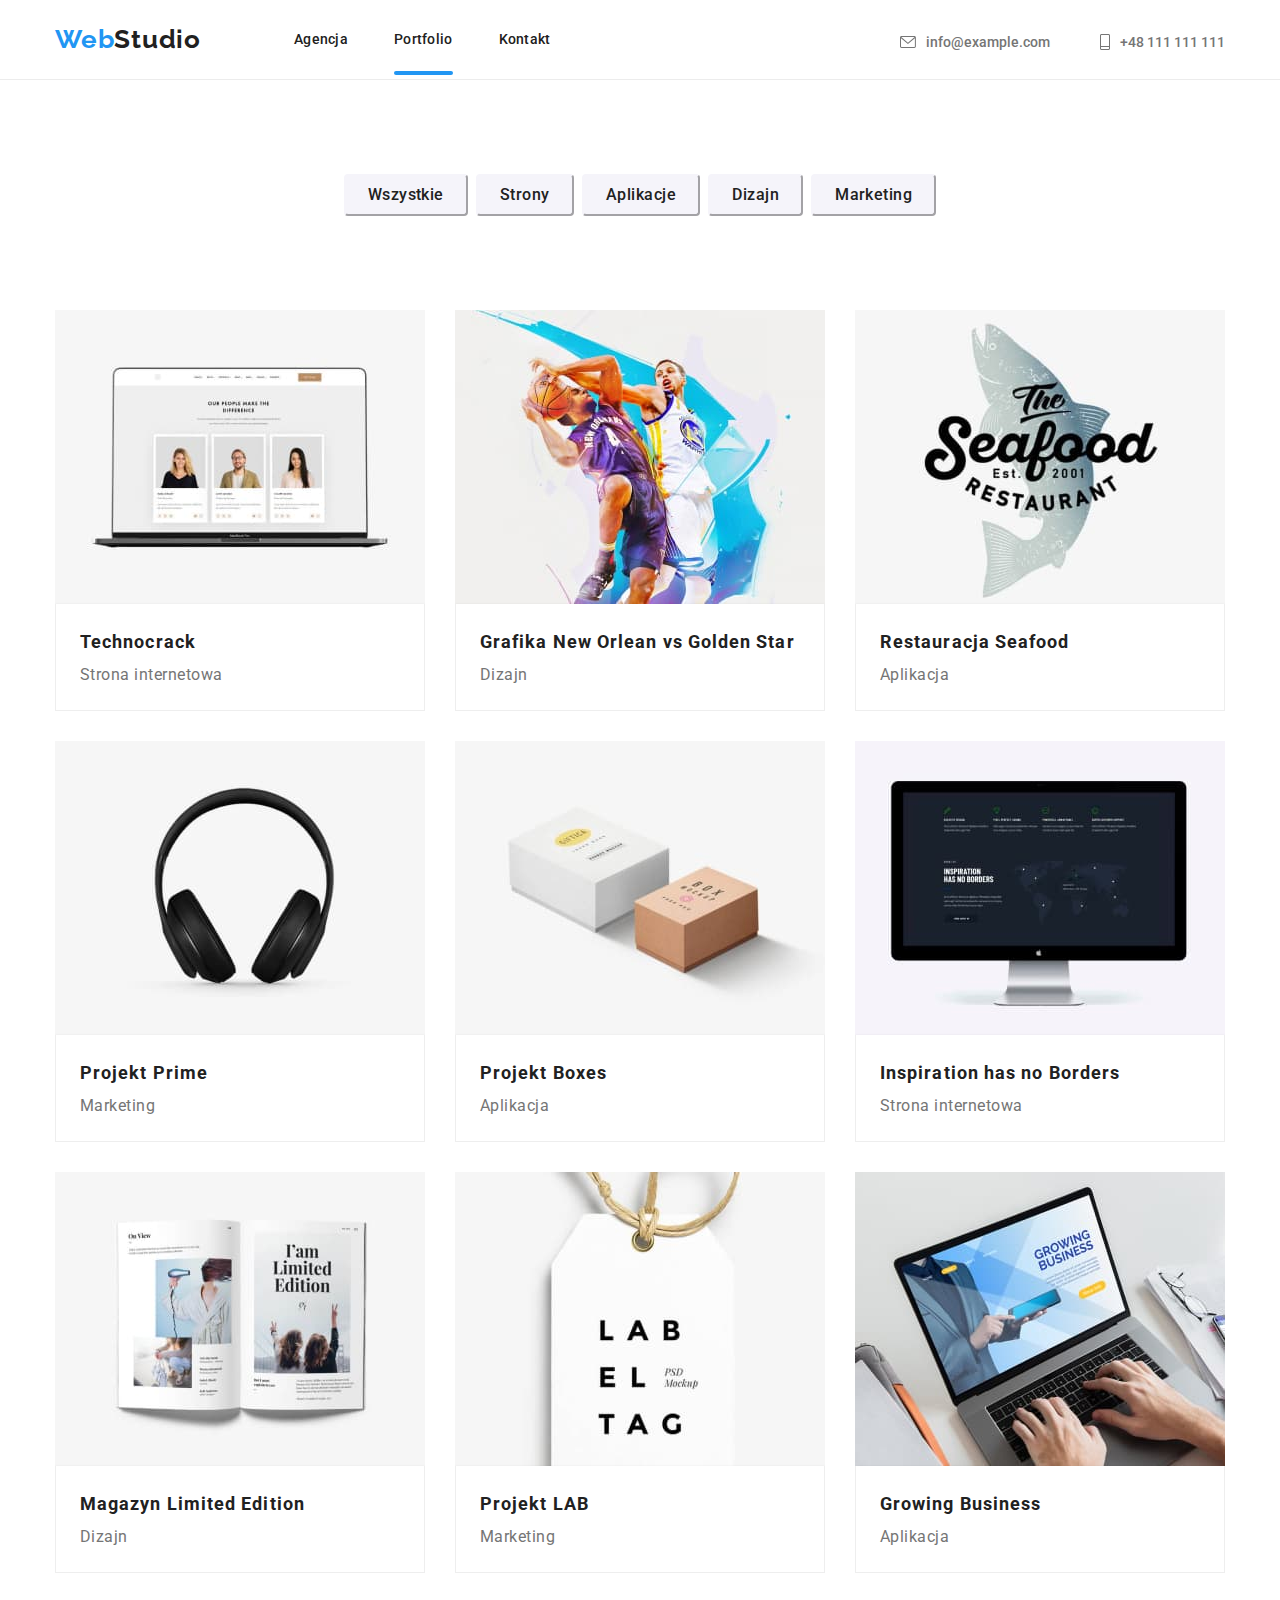
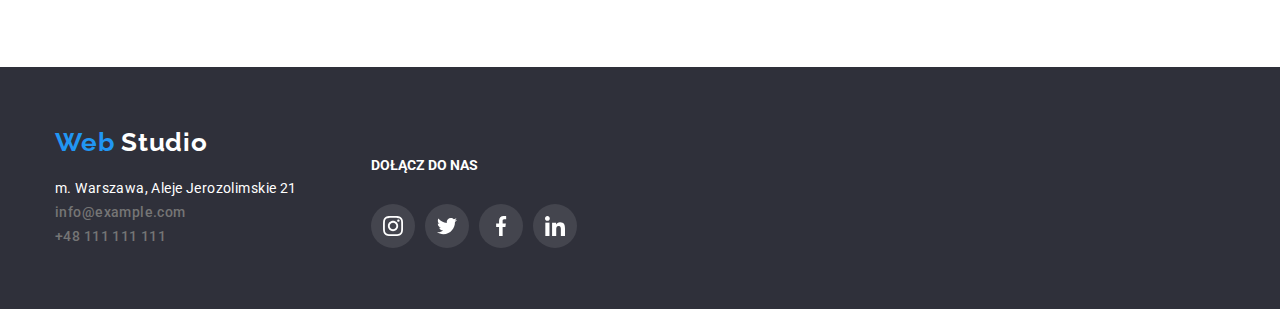
==== portfolio.html @ 4b8a2b3c "Base to homework#6" ====
<!DOCTYPE html>
<html lang="pl">
  <head>
    <meta charset="UTF-8" />
    <meta http-equiv="X-UA-Compatible" content="IE=edge" />
    <meta name="viewport" content="width=device-width, initial-scale=1.0" />
    <title>Portfolio</title>
    <link rel="preconnect" href="https://fonts.googleapis.com" />
    <link rel="preconnect" href="https://fonts.gstatic.com" crossorigin />
    <link
      href="https://fonts.googleapis.com/css2?family=Raleway:wght@700&family=Roboto:wght@400;500;700;900&display=swap"
      rel="stylesheet"
    />
    <link
      rel="stylesheet"
      href="https://cdnjs.cloudflare.com/ajax/libs/modern-normalize/1.1.0/modern-normalize.min.css"
    />
    <link rel="stylesheet" href="./css/styles.css" />
  </head>
  <body>
    <header>
      <div class="container">
      <div class="menu-nav">
        <nav>
        <a href="./index.html" class="logo"
          >Web<span class="logo-1">Studio</span></a
        >
          <div>
            <ul class="header-link hl1">
              <li>
                <a href="./index.html" class="menu-nav-link">Agencja</a>
              </li>
              <li>
                <a href="./portfolio.html" class="menu-nav-link underline">Portfolio</a>
              </li>
              <li><a href="/" class="menu-nav-link">Kontakt</a></li>
            </ul>
          </div>
        </nav>
        <ul class="header-link hl2">
          <li>
            <a href="info@example.com" class="link envelope"><svg class="header-svg" width="16px" height="12px">
              <use xlink:href="./images/icons.svg#icon-envelope"></use>
            </svg>info@example.com</a>
          </li>
          <li>
            <a href="tel:+48111111111" class="link smartphone"><svg class="header-svg" width="10px" height="16px">
              <use xlink:href="./images/icons.svg#icon-smartphone"></use>
            </svg>+48 111 111 111</a>
          </li>
        </ul>
       </div>
    </header>
    <div class="container">
      <ul class="ul-button">
        <li>
          <button class="portfolio-button" type="button">Wszystkie</button>
        </li>
        <li>
          <button class="portfolio-button" type="button">Strony</button>
        </li>
        <li>
          <button class="portfolio-button" type="button">Aplikacje</button>
        </li>
        <li>
          <button class="portfolio-button" type="button">Dizajn</button>
        </li>
        <li>
          <button class="portfolio-button" type="button">Marketing</button>
        </li>
      </ul>
    </div>
    <section class="section">
      <div class="container">
        <ul class="ul-main-portfolio">
          <li class="li-main-portfolio">
            <div class="portfolio-overlay">
            <img class="portfolio-img"
              src="./images/Technocrack.jpg"
              alt="Strona internetowa Technocrack"
              width="370"
              height="294"
            />
            <div class="overlay"><p>Technocrack jest popularną platformą wykorzystywaną do rozpowszechniania koronawirusa. Firmy wykorzystują tę platformę do celów szpiegowskich i ataków na niezabezpieczone serwery konkurencji</p></div>
            </div>
            <div class="border-main-portfolio">
              <h3 class="portfolio-h3">Technocrack</h3>
              <p class="portfolio-p">Strona internetowa</p>
            </div>          
          </li>
          <li class="li-main-portfolio">
            <div class="portfolio-overlay">
            <img class="portfolio-img"
              src="./images/GrafikaNewOrleavsGoldenStar.jpg"
              alt="Grafika zespołów New Orlean vs Golden Star"
              width="370"
              height="294"
            />
            <div class="overlay"><p>Technocrack jest popularną platformą wykorzystywaną do rozpowszechniania koronawirusa. Firmy wykorzystują tę platformę do celów szpiegowskich i ataków na niezabezpieczone serwery konkurencji</p></div> 
            </div>
            <div class="border-main-portfolio">
              <h3 class="portfolio-h3">Grafika New Orlean vs Golden Star</h3>
              <p class="portfolio-p">Dizajn</p>
            </div>
          </li>
          <li class="li-main-portfolio">
            <div class="portfolio-overlay">
            <img class="portfolio-img"
              src="./images/RestauracjaSeafood.jpg"
              alt="Aplikacja Restauracji Seafood"
              width="370"
              height="294"
            />
            <div class="overlay"><p>Technocrack jest popularną platformą wykorzystywaną do rozpowszechniania koronawirusa. Firmy wykorzystują tę platformę do celów szpiegowskich i ataków na niezabezpieczone serwery konkurencji</p></div> 
            </div>
            <div class="border-main-portfolio">
              <h3 class="portfolio-h3">Restauracja Seafood</h3>
              <p class="portfolio-p">Aplikacja</p>
            </div>
          </li>
          <li class="li-main-portfolio">
            <div class="portfolio-overlay">
            <img class="portfolio-img"
              src="./images/ProjektPrime.jpg"
              alt="Słuchawki nauszne"
              width="370"
              height="294"
            />
            <div class="overlay"><p>Technocrack jest popularną platformą wykorzystywaną do rozpowszechniania koronawirusa. Firmy wykorzystują tę platformę do celów szpiegowskich i ataków na niezabezpieczone serwery konkurencji</p></div> 
            </div>
            <div class="border-main-portfolio">
              <h3 class="portfolio-h3">Projekt Prime</h3>
              <p class="portfolio-p">Marketing</p>
            </div>
          </li>
          <li class="li-main-portfolio">
            <div class="portfolio-overlay">
            <img class="portfolio-img"
              src="./images/ProjektBoxes.jpg"
              alt="Dwa kartoniki"
              width="370"
              height="294"
            />
            <div class="overlay"><p>Technocrack jest popularną platformą wykorzystywaną do rozpowszechniania koronawirusa. Firmy wykorzystują tę platformę do celów szpiegowskich i ataków na niezabezpieczone serwery konkurencji</p></div> 
            </div>
            <div class="border-main-portfolio">
              <h3 class="portfolio-h3">Projekt Boxes</h3>
              <p class="portfolio-p">Aplikacja</p>
            </div>
          </li>
          <li class="li-main-portfolio">
            <div class="portfolio-overlay">
            <img class="portfolio-img"
              src="./images/InspirationhasnoBorders.jpg"
              alt="Strona internetowa Inspiration has no Borders"
              width="370"
              height="294"
            />
            <div class="overlay"><p>Technocrack jest popularną platformą wykorzystywaną do rozpowszechniania koronawirusa. Firmy wykorzystują tę platformę do celów szpiegowskich i ataków na niezabezpieczone serwery konkurencji</p></div> 
            </div>
            <div class="border-main-portfolio">
              <h3 class="portfolio-h3">Inspiration has no Borders</h3>
              <p class="portfolio-p">Strona internetowa</p>
            </div>
          </li>
          <li class="li-main-portfolio">
            <div class="portfolio-overlay">
            <img class="portfolio-img"
              src="./images/MagazynLimitedEdition.jpg"
              alt="Wnetrze Magazynu Limited Edition"
              width="370"
              height="294"
            />
            <div class="overlay"><p>Technocrack jest popularną platformą wykorzystywaną do rozpowszechniania koronawirusa. Firmy wykorzystują tę platformę do celów szpiegowskich i ataków na niezabezpieczone serwery konkurencji</p></div> 
            </div>
            <div class="border-main-portfolio">
              <h3 class="portfolio-h3">Magazyn Limited Edition</h3>
              <p class="portfolio-p">Dizajn</p>
            </div>
          </li>
          <li class="li-main-portfolio">
            <div class="portfolio-overlay">
            <img class="portfolio-img"
              src="./images/ProjektLAB.jpg"
              alt="Zawieszka LABEL TAG"
              width="370"
              height="294"
            />
            <div class="overlay"><p>Technocrack jest popularną platformą wykorzystywaną do rozpowszechniania koronawirusa. Firmy wykorzystują tę platformę do celów szpiegowskich i ataków na niezabezpieczone serwery konkurencji</p></div> 
            </div>
            <div class="border-main-portfolio">
              <h3 class="portfolio-h3">Projekt LAB</h3>
              <p class="portfolio-p">Marketing</p>
            </div>
          </li>
          <li class="li-main-portfolio">
            <div class="portfolio-overlay">
            <img class="portfolio-img"
              src="./images/GrowingBusiness.jpg"
              alt="Aplikacja Growing Business"
              width="370"
              height="294"
            />
            <div class="overlay">
              <p>Technocrack jest popularną platformą wykorzystywaną do rozpowszechniania koronawirusa. Firmy wykorzystują tę platformę do celów szpiegowskich i ataków na niezabezpieczone serwery konkurencji</p>
            </div> 
            </div>
            <div class="border-main-portfolio">
              <h3 class="portfolio-h3">Growing Business</h3>
              <p class="portfolio-p">Aplikacja</p>
            </div>
          </li>
        </ul>
      </div>
    </section>
    <footer>
      <div class="footer">
        <div class="container">
          <div class="footer-display">
            <div>
            <div class="footer-logo">
              <a href="./index.html" class="logo"
                >Web<span class="logo-2"> Studio</span></a
              >
            </div>
            <div>
              <address class="address">
                m. Warszawa, Aleje Jerozolimskie 21<br />
                <ul>
                  <li>
                    <a href="info@example.com" class="link">info@example.com</a>
                  </li>
                  <li>
                    <a href="tel:+48111111111" class="link">+48 111 111 111</a>
                  </li>
                </ul>
              </address>
            </div>
          </div>
          <div class="footer-socials">
            <h3 class="h3 logo-2">Dołącz do nas</h3>
            <div class="we-svg footer-sm">
                    <div class="svg-circle footer-svg">
                  <svg width="20px" height="20px">
                <use xlink:href="./images/icons.svg#icon-instagram-2"></use>
              </svg></div>
               <div class="svg-circle footer-svg">
                  <svg width="20px" height="20px">
                <use xlink:href="./images/icons.svg#icon-twitter-1"></use>
              </svg></div>
               <div class="svg-circle footer-svg">
                  <svg width="20px" height="20px">
                <use xlink:href="./images/icons.svg#icon-facebook-1"></use>
              </svg></div>
               <div class="svg-circle footer-svg">
                  <svg width="20px" height="20px">
                <use xlink:href="./images/icons.svg#icon-linkedin-1"></use>
              </svg></div>
                  </div>
                  </div>
          </div>
        </div>
      </div>
    </footer>
    <script src="./js/modal.js"></script>
  </body>
</html>
---- css/styles.css ----
:root {
  --main-color: #212121;
  --accent-color: #2196f3;
  --less-i-tex: #757575;
  --background: #ffffff;
  --portfolio-button: #f5f4fa;
  --our-clients: #afb1b8;
  --footer-color: #2f303a;
}

* {
  margin: 0;
  padding: 0;
}

body {
  font-family: "Roboto", sans-serif;
  color: var(--main-color);
  background: var(--background);
}

.container {
  box-sizing: border-box;
  max-width: 1200px;
  padding: 0 15px;
  display: flex;
  width: 100%;
  margin: 0 auto;
}

.section {
  padding-top: 94px;
  padding-bottom: 94px;
}

header {
  padding-top: 24px;
  padding-bottom: 25px;
  border-bottom: 1px solid #ececec;
}

.menu-nav {
  width: 100%;
  display: flex;
  justify-content: space-between;
  align-items: center;
}

nav {
  display: flex;
  align-items: center;
}

.header-link {
  display: flex;
  align-items: center;
  padding: 0;
  flex-grow: 0;
}

.hl1 {
  gap: 46px;
  flex-grow: 3;
  justify-content: flex-start;
}

.hl2 {
  gap: 50px;
  flex-grow: 0;
  justify-content: flex-end;
}

.header-svg {
  margin-right: 10px;
}

.envelope,
.smartphone {
  fill: var(--less-i-tex);
  display: inline-flex;
  justify-content: center;
  align-items: center;
}

.envelope::before,
.smartphone::before {
  fill: var(--less-i-tex);
  content: "";
}

.envelope:hover,
.smartphone:hover,
.envelope:focus,
.smartphone:focus {
  stroke: var(--accent-color);
}

.menu-nav-link {
  text-decoration: none;
  color: var(--main-color);
  font-size: 14px;
  line-height: 1.17;
  font-weight: 500;
  letter-spacing: 0.02em;
  transition-duration: 250ms;
  transition-timing-function: cubic-bezier(0.4, 0, 0.2, 1);
}

.menu-nav-link:hover,
.menu-nav-link:focus {
  color: var(--accent-color);
}

.underline {
  position: relative;
}

.underline::after {
  content: "";
  position: absolute;
  width: 100%;
  height: 4px;
  border-radius: 2px;
  background-color: var(--accent-color);
  bottom: -28px;
  left: 0;
}

ul {
  list-style-type: none;
}

.section-1 {
  padding: 200px 0;
  background-image: linear-gradient(
    to bottom,
    var(--background),
    var(--our-clients)
  );
  background-image: url(../images/ImgHeader.jpg);
  max-width: 1600px;
  margin: auto;
}

.h1-button {
  width: 100%;
  display: flex;
  justify-content: center;
  align-items: center;
  flex-direction: column;
  text-align: center;
}

.h1 {
  font-weight: 900;
  font-size: 44px;
  line-height: 1.36;
  letter-spacing: 0.06em;
  font-family: inherit;
  text-transform: uppercase;
  color: var(--background);
  margin: 0;
  padding-bottom: 30px;
  max-width: 696px;
}

.button {
  background: var(--accent-color);
  color: var(--background);
  font-family: "Roboto", sans-serif;
  font-weight: 700;
  font-size: 16px;
  line-height: 1.86;
  cursor: pointer;
  letter-spacing: 0.06em;
  border: 0;
  padding: 10px 41px 10px 42px;
  transition-duration: 250ms;
  transition-timing-function: cubic-bezier(0.4, 0, 0.2, 1);
}

.button:hover,
.button:focus {
  color: var(--accent-color);
}

.link {
  color: var(--less-i-tex);
  text-decoration: none;
  font-size: 14px;
  line-height: 1.17;
  font-weight: 500;
  transition-duration: 250ms;
  transition-timing-function: cubic-bezier(0.4, 0, 0.2, 1);
}

.link:hover,
.link:focus {
  color: var(--accent-color);
}

.link:visited {
  color: var(--less-i-tex);
}

.hide {
  display: none;
}

.section-2 {
  display: flex;
  flex-direction: row;
  justify-content: space-evenly;
}

.ul-display-1 {
  display: flex;
  gap: 30px;
  padding: 0;
  margin: 0;
}

.li-display {
  flex-basis: calc((100% - 20px) / 4);
  padding: 0;
}

.lorem-svg {
  padding-top: 25px;
  padding-bottom: 25px;
  background-color: var(--portfolio-button);
  border-radius: 4px;
  display: flex;
  flex-direction: row;
  justify-content: center;
}

.ul-display-2 {
  display: flex;
  align-items: flex-start;
  justify-content: space-between;
  gap: 30px;
  padding-left: 0;
}
.ul-display-2 > li {
  position: relative;
}

.foto {
  display: block;
}

.label-background-color {
  background-color: rgba(47, 48, 58, 0.8);
  width: 370px;
  height: 70px;
  position: absolute;
  bottom: 0;
  left: 0;
  right: 0;
}

.label-color {
  font-style: normal;
  font-weight: 700;
  font-size: 14px;
  line-height: 1.14;
  text-align: center;
  letter-spacing: 0.03em;
  text-transform: uppercase;
  color: var(--background);
  padding-block: 27px;
}

.shadow {
  background: var(--background);
  box-shadow: 0px 1px 3px rgba(0, 0, 0, 0.12), 0px 1px 1px rgba(0, 0, 0, 0.14),
    0px 2px 1px rgba(0, 0, 0, 0.2);
  border-radius: 0px 0px 4px 4px;
}

.h3 {
  font-weight: 700;
  font-size: 14px;
  line-height: 1.14;
  text-transform: uppercase;
  color: var(--main-color);
  padding-bottom: 10px;
  padding-top: 30px;
}

.lorem {
  font-size: 14px;
  line-height: 1.71;
  color: var(--less-i-tex);
  letter-spacing: 0.03em;
  flex-wrap: wrap;
}

.h2-font {
  font-size: 36px;
  line-height: 1.17;
  font-weight: 700;
  color: var(--main-color);
  padding-bottom: 50px;
  display: flex;
  justify-content: center;
}

.section-4 {
  background: #f5f4fa;
}

.we-container {
  display: flex;
  justify-content: space-between;
  align-items: center;
}

.we {
  font-weight: 500;
  font-size: 16px;
  line-height: 1.19;
  color: var(--main-color);
  display: flex;
  justify-content: center;
  padding-top: 30px;
}

.we-work {
  font-size: 16px;
  line-height: 1.19;
  color: var(--less-i-tex);
  display: flex;
  justify-content: center;
  padding-top: 10px;
  padding-bottom: 10px;
}

.we-svg {
  display: flex;
  flex-direction: row;
  justify-content: space-between;
  padding: 16px 30px 30px 30px;
}

.svg-circle {
  border-radius: 50%;
  width: 44px;
  height: 44px;
  background-color: var(--background);
  display: flex;
  justify-content: center;
  align-items: center;
  fill: var(--our-clients);
  transition-duration: 250ms;
  transition-timing-function: cubic-bezier(0.4, 0, 0.2, 1);
}

.svg-circle:focus,
.svg-circle:hover {
  fill: var(--background);
  background-color: var(--accent-color);
}

.our-clients {
  display: flex;
  justify-content: space-between;
  align-items: center;
}

.wider {
  width: 1170px;
}
.frame {
  width: 170px;
  height: 92px;
  border: 1px solid var(--our-clients);
  border-radius: 4px;
  fill: var(--our-clients);
  display: flex;
  justify-content: center;
  align-items: center;
  background-color: var(--background);
  transition-duration: 250ms;
  transition-timing-function: cubic-bezier(0.4, 0, 0.2, 1);
}

.frame:focus,
.frame:hover {
  fill: var(--accent-color);
  border: 1px solid var(--accent-color);
}

.footer {
  background-color: var(--footer-color);
  padding-top: 60px;
  padding-bottom: 60px;
}

.logo {
  font-family: "Raleway";
  font-weight: 700;
  font-size: 26px;
  line-height: 1.17;
  text-decoration: none;
  color: var(--accent-color);
  letter-spacing: 0.03em;
  margin-right: 93px;
}

.logo-1 {
  color: var(--main-color);
}

.logo-2 {
  color: var(--background);
}

.logo:visited {
  color: var(--accent-color);
}

.footer-logo {
  padding-bottom: 20px;
}

.address {
  font-size: 14px;
  line-height: 1.71;
  font-style: normal;
  color: var(--background);
  letter-spacing: 0.03em;
}

.address > ul {
  padding: 0;
  margin: 9 0 0 0;
}

.footer-svg {
  background-color: rgba(255, 255, 255, 0.1);
  fill: var(--background);
  transition-duration: 250ms;
  transition-timing-function: cubic-bezier(0.4, 0, 0.2, 1);
}

.footer-svg:focus,
.footer-svg:hover {
  fill: var(--background);
  background-color: var(--accent-color);
}

.footer-display {
  display: flex;
  align-items: center;
}

.footer-socials {
  justify-content: flex-start;
  margin-left: 70px;
  width: 206px;
}

.footer-sm {
  padding: 20px 0 0 0;
  display: flex;
  justify-content: space-between;
}

.backdrop {
  position: fixed;
  left: 0;
  top: 0;
  width: 100%;
  height: 100%;
  background-color: rgba(0, 0, 0, 0.1);
  transition: transform 0.25s;
  display: flex;
}

.modal {
  width: 528px;
  height: 581px;
  background-color: var(--background);
  margin: auto;
  box-shadow: 0px 1px 3px rgba(0, 0, 0, 0.12), 0px 1px 1px rgba(0, 0, 0, 0.14),
    0px 2px 1px rgba(0, 0, 0, 0.2);
  border-radius: 4px;
  position: relative;
}

.modal-button {
  position: absolute;
  top: 8px;
  right: 8px;
  width: 30px;
  height: 30px;
  background-color: var(--background);
  border: 1px solid rgba(0, 0, 0, 0.1);
  border-radius: 50%;
  cursor: pointer;
}

.is-hidden {
  transform: translateY(-100%);
  opacity: 0;
  visibility: hidden;
  pointer-events: none;
}

.ul-button {
  display: flex;
  align-content: center;
  justify-content: center;
  gap: 8px;
  width: 100%;
  padding-top: 94px;
  margin: 0;
}

.portfolio-button {
  color: var(--main-color);
  background: var(--portfolio-button);
  border-radius: 4px;
  border-color: var(--portfolio-button);
  cursor: pointer;
  font-weight: 500;
  line-height: 1.62;
  text-align: center;
  letter-spacing: 0.03em;
  padding: 6px 22px;
  transition-duration: 250ms;
  transition-timing-function: cubic-bezier(0.4, 0, 0.2, 1);
}

.portfolio-button:hover,
.portfolio-button:focus {
  background: var(--accent-color);
  color: #ffffff;
  box-shadow: 0px 1px 3px rgba(0, 0, 0, 0.12), 0px 1px 1px rgba(0, 0, 0, 0.14),
    0px 2px 1px rgba(0, 0, 0, 0.2);
}

.ul-main-portfolio {
  display: flex;
  flex-wrap: wrap;
  gap: 30px;
  padding: 0;
  margin: 0;
  box-sizing: border-box;
}

.border-main-portfolio {
  background: var(--background);
  border: 1px solid #eeeeee;
  border-top: 0;
  padding: 20px 24px;
  transition-duration: 250ms;
  transition-timing-function: cubic-bezier(0.4, 0, 0.2, 1);
  box-sizing: border-box;
}

.border-main-portfolio:hover,
.border-main-portfolio:focus {
  background: var(--background);
  border: 1px solid #eeeeee;
  box-shadow: 0px 1px 1px rgba(0, 0, 0, 0.12), 0px 4px 4px rgba(0, 0, 0, 0.06),
    1px 4px 6px rgba(0, 0, 0, 0.16);
  box-sizing: border-box;
}

.li-main-portfolio {
  flex-basis: calc((100% - 60px) / 3);
}

.portfolio-img {
  display: block;
}

.portfolio-overlay {
  position: relative;
  overflow: hidden;
}

.overlay {
  background-color: rgba(33, 150, 243, 0.9);
  box-shadow: 0px 1px 3px rgba(0, 0, 0, 0.12), 0px 1px 1px rgba(0, 0, 0, 0.14),
    0px 2px 1px rgba(0, 0, 0, 0.2);
  top: 0;
  position: absolute;
  cursor: pointer;
  transform: translateY(100%);
  transition-duration: 250ms;
  transition-timing-function: cubic-bezier(0.4, 0, 0.2, 1);
  width: 100%;
  height: 100%;
  display: flex;
  justify-content: center;
  align-items: center;
}

.overlay p {
  font-family: "Roboto";
  font-style: normal;
  font-weight: 400;
  font-size: 18px;
  line-height: 1.56;
  letter-spacing: 0.03em;
  color: var(--background);
  padding-left: 24px;
}

.li-main-portfolio:hover .overlay {
  transform: translateY(0);
}

.portfolio-h3 {
  font-weight: 700;
  font-size: 18px;
  line-height: 2;
  color: var(--main-color);
  letter-spacing: 0.06em;
  margin: 0;
}

.portfolio-p {
  font-size: 16px;
  line-height: 1.86;
  color: var(--less-i-tex);
  letter-spacing: 0.03em;
  margin: 0;
}
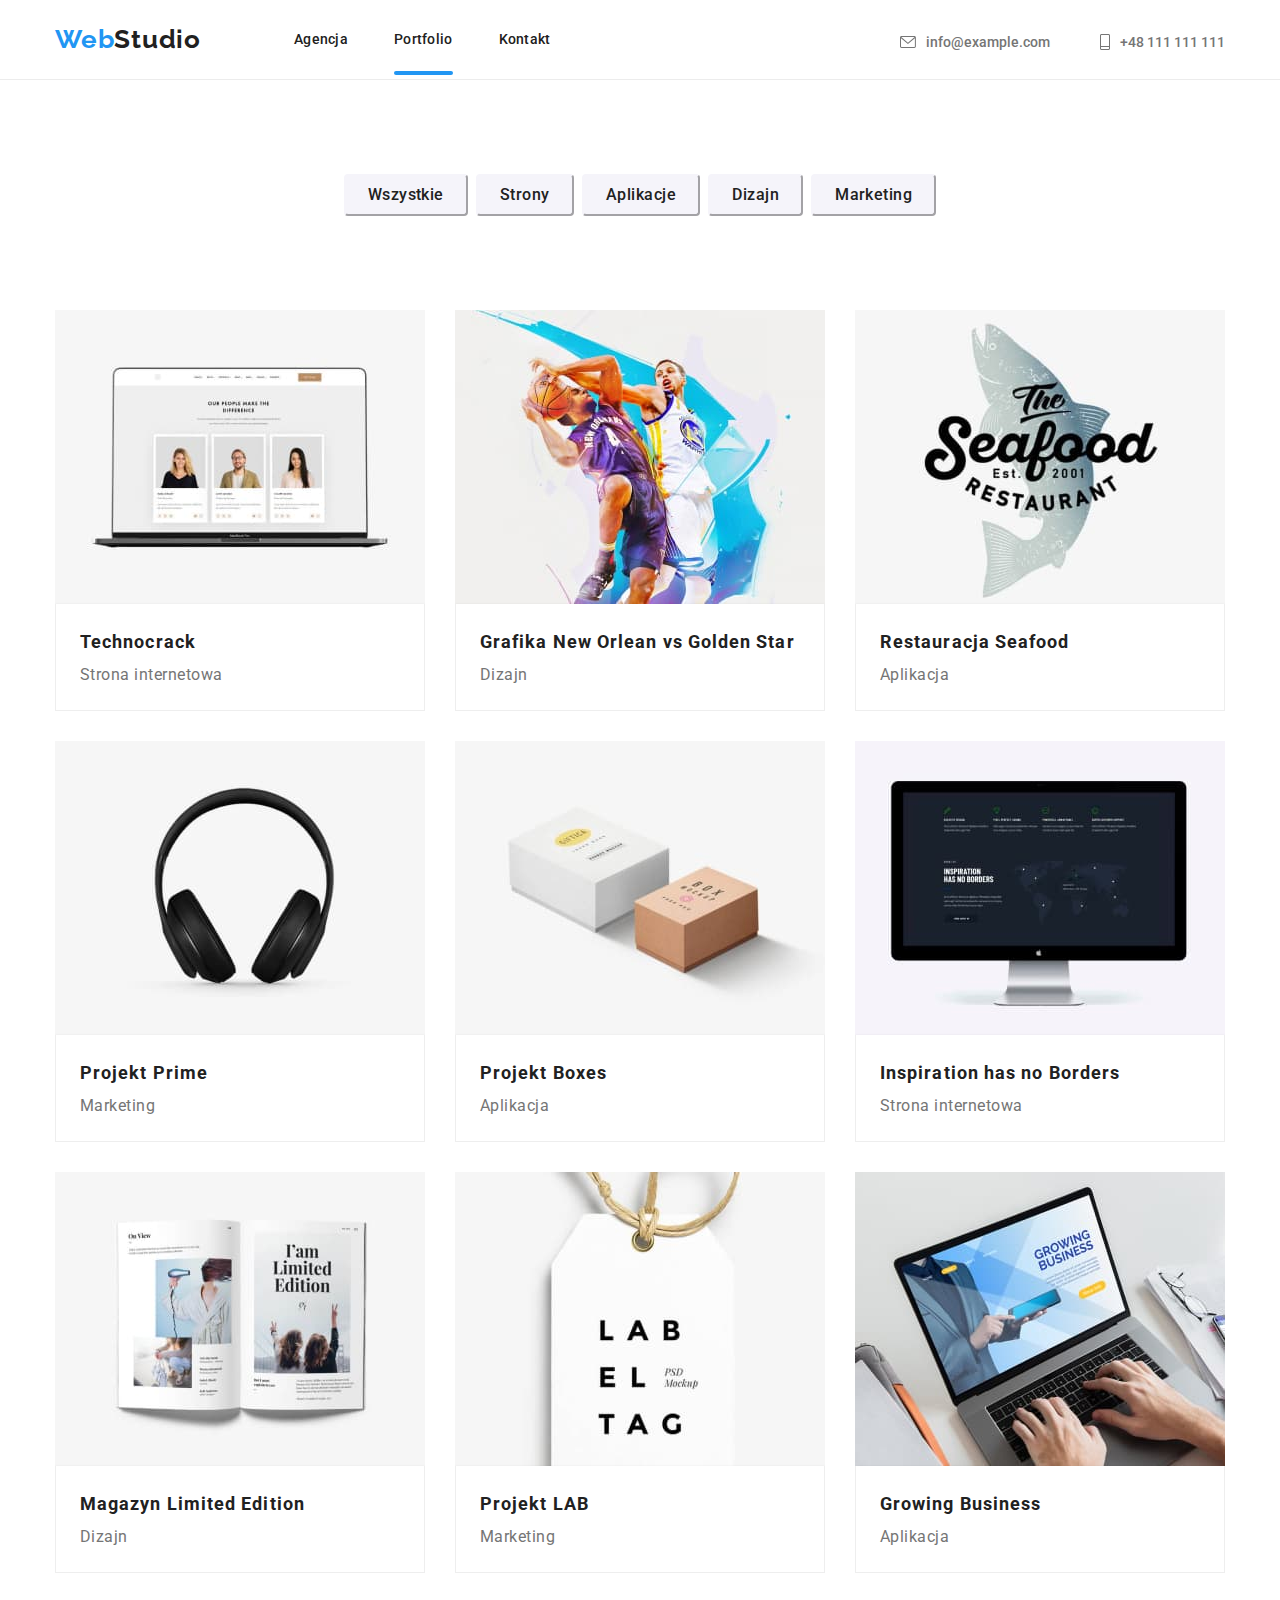
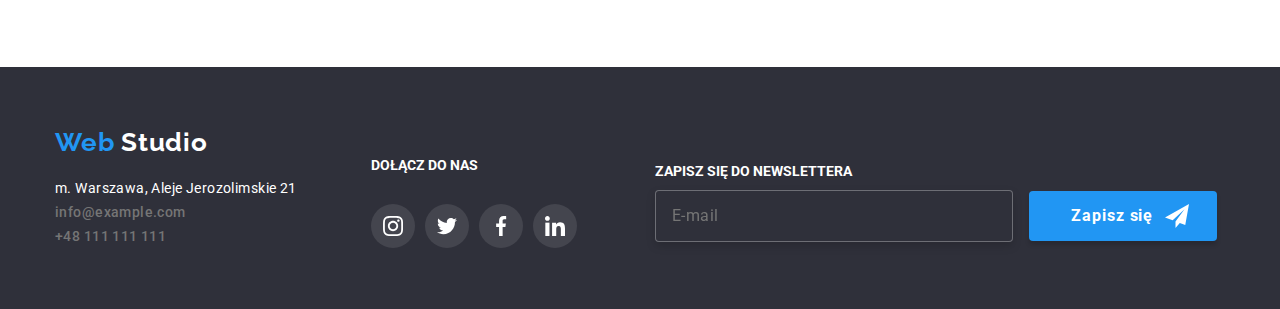
==== commit 0a447e49: "Newsletter" ====
--- a/portfolio.html
+++ b/portfolio.html
@@ -236,10 +236,10 @@
                 </ul>
               </address>
             </div>
-          </div>
-          <div class="footer-socials">
-            <h3 class="h3 logo-2">Dołącz do nas</h3>
-            <div class="we-svg footer-sm">
+            </div>
+            <div class="footer-socials">
+              <h3 class="h3 logo-2">Dołącz do nas</h3>
+              <div class="we-svg footer-sm">
                     <div class="svg-circle footer-svg">
                   <svg width="20px" height="20px">
                 <use xlink:href="./images/icons.svg#icon-instagram-2"></use>
@@ -256,8 +256,19 @@
                   <svg width="20px" height="20px">
                 <use xlink:href="./images/icons.svg#icon-linkedin-1"></use>
               </svg></div>
-                  </div>
-                  </div>
+              </div>
+            </div>
+            <div class="newsletter">
+              <form>
+              <h3 class="h3 logo-2">Zapisz się do newslettera</h3>
+              <form name="signup_form" autocomplete="on" novalidate>
+                <label for="user_email"></label>
+                  <input class="email-input" type="email" name="email" id="user_email" placeholder="E-mail"/>
+              <button class="send" type="submit">Zapisz się<svg class="footer-svg-2" width="24px" height="24px">
+              <use xlink:href="./images/icons.svg#icon-send"></use>
+            </svg></button>
+            </form>
+            </div>
           </div>
         </div>
       </div>
--- a/css/styles.css
+++ b/css/styles.css
@@ -468,6 +468,69 @@
   justify-content: space-between;
 }
 
+.newsletter {
+  margin-left: 78px;
+  justify-content: flex-start;
+  width: 570px;
+  display: flex;
+  outline: 0;
+}
+
+.send {
+  background-color: var(--accent-color);
+  color: var(--background);
+  font-family: "Roboto", sans-serif;
+  font-weight: 700;
+  font-size: 16px;
+  letter-spacing: 0.06em;
+  border: 0;
+  line-height: 1.88;
+  display: inline-flex;
+  align-items: center;
+  text-align: center;
+  cursor: pointer;
+  border: 0;
+  padding: 10px 28px 10px 42px;
+  transition-duration: 250ms;
+  transition-timing-function: cubic-bezier(0.4, 0, 0.2, 1);
+  box-shadow: 0px 4px 4px rgba(0, 0, 0, 0.15);
+  border-radius: 4px;
+}
+
+.footer-svg-2 {
+  margin-left: 12px;
+}
+
+.send::after {
+  content: "";
+}
+
+.email-input {
+  background-color: var(--footer-color);
+  border: 1px solid rgba(255, 255, 255, 0.3);
+  filter: drop-shadow(0px 4px 4px rgba(0, 0, 0, 0.15));
+  border-radius: 4px;
+  transition-duration: 250ms;
+  transition-timing-function: cubic-bezier(0.4, 0, 0.2, 1);
+  font-style: normal;
+  font-weight: 400;
+  font-size: 16px;
+  line-height: 1.25;
+  display: inline-flex;
+  align-items: center;
+  letter-spacing: 0.03em;
+  color: rgba(255, 255, 255, 0.6);
+  padding-block: 15px;
+  padding-left: 16px;
+  margin-right: 12px;
+  width: 358px;
+}
+
+.email-input:hover,
+.email-input:focus {
+  border-color: var(--accent-color);
+}
+
 .backdrop {
   position: fixed;
   left: 0;
